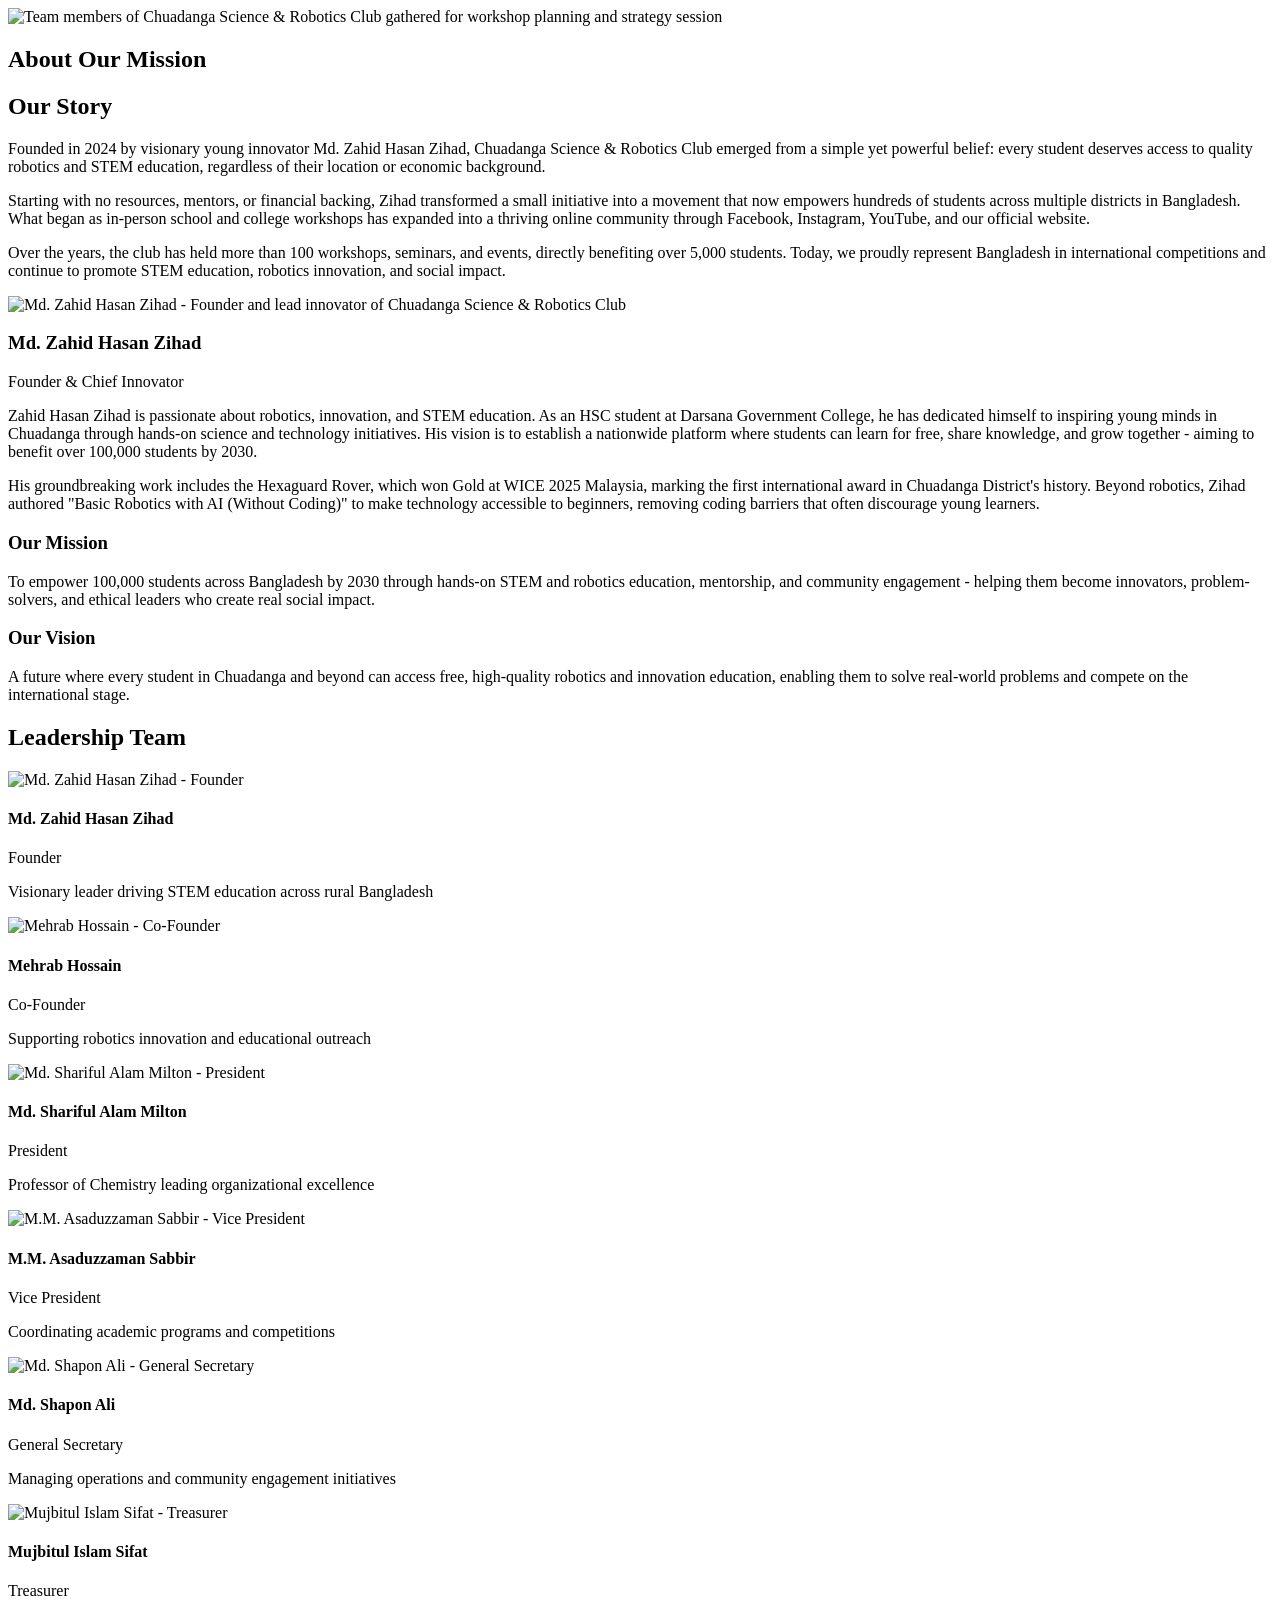
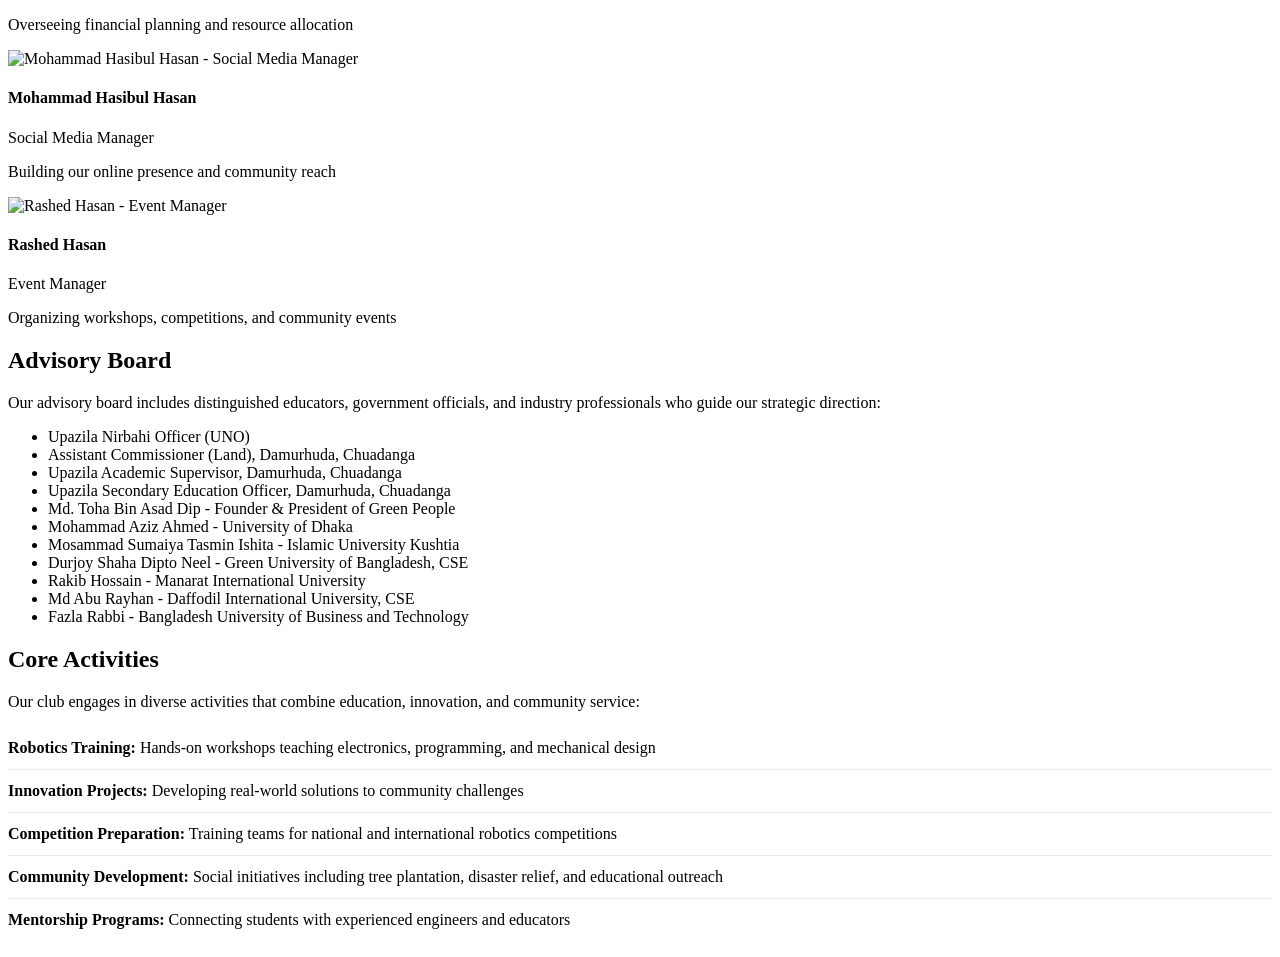
==== about/index.html @ cf57943b "Add files via upload" ====
<!DOCTYPE html>
<html lang="en">
<head>
    <meta charset="UTF-8">
    <meta name="viewport" content="width=device-width, initial-scale=1.0">
    <meta name="description" content="Learn about Chuadanga Science & Robotics Club's mission, vision, team, and the founder's journey">
    <title>About Us - Chuadanga Science & Robotics Club</title>
    <link rel="stylesheet" href="../assets/css/style.css">
    <link rel="preconnect" href="https://fonts.googleapis.com">
    <link rel="preconnect" href="https://fonts.gstatic.com" crossorigin>
    <link href="https://fonts.googleapis.com/css2?family=Orbitron:wght@400;500;700;900&family=Poppins:wght@300;400;500;600;700&display=swap" rel="stylesheet">
</head>
<body>
    <!-- Content sourced from: club overall report - Copy (1).pdf -->
    <div id="navbar-container"></div>

    <section class="page-banner">
        <img src="../assets/images/banner-about.jpg" alt="Team members of Chuadanga Science & Robotics Club gathered for workshop planning and strategy session" loading="eager">
        <div class="banner-overlay">
            <h1>About Our Mission</h1>
        </div>
    </section>

    <section class="container about-content">
        <div class="content-block">
            <h2>Our Story</h2>
            <p>Founded in 2024 by visionary young innovator Md. Zahid Hasan Zihad, Chuadanga Science & Robotics Club emerged from a simple yet powerful belief: every student deserves access to quality robotics and STEM education, regardless of their location or economic background.</p>
            <p>Starting with no resources, mentors, or financial backing, Zihad transformed a small initiative into a movement that now empowers hundreds of students across multiple districts in Bangladesh. What began as in-person school and college workshops has expanded into a thriving online community through Facebook, Instagram, YouTube, and our official website.</p>
            <p>Over the years, the club has held more than 100 workshops, seminars, and events, directly benefiting over 5,000 students. Today, we proudly represent Bangladesh in international competitions and continue to promote STEM education, robotics innovation, and social impact.</p>
        </div>

        <div class="founder-spotlight">
            <div class="founder-image">
                <img src="../assets/images/member1.jpg" alt="Md. Zahid Hasan Zihad - Founder and lead innovator of Chuadanga Science & Robotics Club" loading="lazy">
            </div>
            <div class="founder-bio">
                <h3>Md. Zahid Hasan Zihad</h3>
                <p class="founder-title">Founder & Chief Innovator</p>
                <p>Zahid Hasan Zihad is passionate about robotics, innovation, and STEM education. As an HSC student at Darsana Government College, he has dedicated himself to inspiring young minds in Chuadanga through hands-on science and technology initiatives. His vision is to establish a nationwide platform where students can learn for free, share knowledge, and grow together - aiming to benefit over 100,000 students by 2030.</p>
                <p>His groundbreaking work includes the Hexaguard Rover, which won Gold at WICE 2025 Malaysia, marking the first international award in Chuadanga District's history. Beyond robotics, Zihad authored "Basic Robotics with AI (Without Coding)" to make technology accessible to beginners, removing coding barriers that often discourage young learners.</p>
            </div>
        </div>

        <div class="mission-vision">
            <div class="mission-card">
                <h3>Our Mission</h3>
                <p>To empower 100,000 students across Bangladesh by 2030 through hands-on STEM and robotics education, mentorship, and community engagement - helping them become innovators, problem-solvers, and ethical leaders who create real social impact.</p>
            </div>
            <div class="vision-card">
                <h3>Our Vision</h3>
                <p>A future where every student in Chuadanga and beyond can access free, high-quality robotics and innovation education, enabling them to solve real-world problems and compete on the international stage.</p>
            </div>
        </div>

        <h2 class="team-heading">Leadership Team</h2>
        <div class="team-grid">
            <div class="team-card">
                <img src="../assets/images/member1.jpg" alt="Md. Zahid Hasan Zihad - Founder" loading="lazy">
                <h4>Md. Zahid Hasan Zihad</h4>
                <p class="role">Founder</p>
                <p class="bio">Visionary leader driving STEM education across rural Bangladesh</p>
            </div>
            <div class="team-card">
                <img src="../assets/images/member2.jpg" alt="Mehrab Hossain - Co-Founder" loading="lazy">
                <h4>Mehrab Hossain</h4>
                <p class="role">Co-Founder</p>
                <p class="bio">Supporting robotics innovation and educational outreach</p>
            </div>
            <div class="team-card">
                <img src="../assets/images/member3.jpg" alt="Md. Shariful Alam Milton - President" loading="lazy">
                <h4>Md. Shariful Alam Milton</h4>
                <p class="role">President</p>
                <p class="bio">Professor of Chemistry leading organizational excellence</p>
            </div>
            <div class="team-card">
                <img src="../assets/images/member4.jpg" alt="M.M. Asaduzzaman Sabbir - Vice President" loading="lazy">
                <h4>M.M. Asaduzzaman Sabbir</h4>
                <p class="role">Vice President</p>
                <p class="bio">Coordinating academic programs and competitions</p>
            </div>
            <div class="team-card">
                <img src="../assets/images/member5.jpg" alt="Md. Shapon Ali - General Secretary" loading="lazy">
                <h4>Md. Shapon Ali</h4>
                <p class="role">General Secretary</p>
                <p class="bio">Managing operations and community engagement initiatives</p>
            </div>
            <div class="team-card">
                <img src="../assets/images/member6.jpg" alt="Mujbitul Islam Sifat - Treasurer" loading="lazy">
                <h4>Mujbitul Islam Sifat</h4>
                <p class="role">Treasurer</p>
                <p class="bio">Overseeing financial planning and resource allocation</p>
            </div>
            <div class="team-card">
                <img src="../assets/images/member7.jpg" alt="Mohammad Hasibul Hasan - Social Media Manager" loading="lazy">
                <h4>Mohammad Hasibul Hasan</h4>
                <p class="role">Social Media Manager</p>
                <p class="bio">Building our online presence and community reach</p>
            </div>
            <div class="team-card">
                <img src="../assets/images/member8.jpg" alt="Rashed Hasan - Event Manager" loading="lazy">
                <h4>Rashed Hasan</h4>
                <p class="role">Event Manager</p>
                <p class="bio">Organizing workshops, competitions, and community events</p>
            </div>
        </div>

        <h2 class="advisory-heading">Advisory Board</h2>
        <div class="advisory-list">
            <p>Our advisory board includes distinguished educators, government officials, and industry professionals who guide our strategic direction:</p>
            <ul>
                <li>Upazila Nirbahi Officer (UNO)</li>
                <li>Assistant Commissioner (Land), Damurhuda, Chuadanga</li>
                <li>Upazila Academic Supervisor, Damurhuda, Chuadanga</li>
                <li>Upazila Secondary Education Officer, Damurhuda, Chuadanga</li>
                <li>Md. Toha Bin Asad Dip - Founder & President of Green People</li>
                <li>Mohammad Aziz Ahmed - University of Dhaka</li>
                <li>Mosammad Sumaiya Tasmin Ishita - Islamic University Kushtia</li>
                <li>Durjoy Shaha Dipto Neel - Green University of Bangladesh, CSE</li>
                <li>Rakib Hossain - Manarat International University</li>
                <li>Md Abu Rayhan - Daffodil International University, CSE</li>
                <li>Fazla Rabbi - Bangladesh University of Business and Technology</li>
            </ul>
        </div>

        <div class="content-block">
            <h2>Core Activities</h2>
            <p>Our club engages in diverse activities that combine education, innovation, and community service:</p>
            <ul style="list-style: none; padding-left: 0;">
                <li style="padding: 0.75rem 0; border-bottom: 1px solid #e9ecef;">
                    <strong style="color: var(--emerald);">Robotics Training:</strong> Hands-on workshops teaching electronics, programming, and mechanical design
                </li>
                <li style="padding: 0.75rem 0; border-bottom: 1px solid #e9ecef;">
                    <strong style="color: var(--emerald);">Innovation Projects:</strong> Developing real-world solutions to community challenges
                </li>
                <li style="padding: 0.75rem 0; border-bottom: 1px solid #e9ecef;">
                    <strong style="color: var(--emerald);">Competition Preparation:</strong> Training teams for national and international robotics competitions
                </li>
                <li style="padding: 0.75rem 0; border-bottom: 1px solid #e9ecef;">
                    <strong style="color: var(--emerald);">Community Development:</strong> Social initiatives including tree plantation, disaster relief, and educational outreach
                </li>
                <li style="padding: 0.75rem 0;">
                    <strong style="color: var(--emerald);">Mentorship Programs:</strong> Connecting students with experienced engineers and educators
                </li>
            </ul>
        </div>
    </section>

    <div id="footer-container"></div>
    <script src="../assets/js/script.js"></script>
</body>
</html>
---- assets/css/style.css ----
/* === MEDIA PAGE === */
.media-intro {
    padding: 40px 20px 20px;
}

.news-carousel {
    padding: 60px 20px;
    background: var(--white);
}

.carousel-wrapper {
    position: relative;
    max-width: 1000px;
    margin: 0 auto;
    overflow: hidden;
    border-radius: 20px;
    box-shadow: 0 10px 50px rgba(0, 0, 0, 0.1);
}

.news-slides {
    display: flex;
    transition: transform 0.5s ease;
}

.news-slide {
    min-width: 100%;
    padding: 3rem;
    background: var(--gradient-glow);
}

.news-slide h3 {
    color: var(--emerald);
    margin-bottom: 1rem;
}

.news-slide .news-source {
    color: var(--neon-teal);
    font-weight: 600;
    margin-bottom: 1rem;
}

.carousel-controls {
    display: flex;
    justify-content: center;
    gap: 1rem;
    margin-top: 2rem;
}

.carousel-btn {
    width: 50px;
    height: 50px;
    border-radius: 50%;
    background: var(--gradient-primary);
    color: var(--white);
    border: none;
    cursor: pointer;
    font-size: 1.5rem;
    transition: all 0.3s ease;
}

.carousel-btn:hover {
    transform: scale(1.1);
    box-shadow: 0 5px 20px rgba(0, 179, 126, 0.4);
}

.video-section {
    padding: 60px 20px;
    background: var(--light-gray);
}

.video-grid {
    display: grid;
    grid-template-columns: repeat(auto-fit, minmax(400px, 1fr));
    gap: 3rem;
    margin-top: 3rem;
}

.video-card {
    background: var(--white);
    border-radius: 15px;
    overflow: hidden;
    box-shadow: 0 10px 30px rgba(0, 0, 0, 0.1);
}

.video-embed {
    position: relative;
    padding-bottom: 56.25%;
    height: 0;
    overflow: hidden;
}

.video-embed iframe {
    position: absolute;
    top: 0;
    left: 0;
    width: 100%;
    height: 100%;
    border: none;
}

.video-info {
    padding: 1.5rem;
}

.video-info h4 {
    color: var(--emerald);
    margin-bottom: 0.5rem;
}

/* === JOIN PAGE === */
.join-container {
    display: grid;
    grid-template-columns: 1fr 1fr;
    gap: 4rem;
    padding: 60px 20px;
}

.form-section,
.members-section {
    background: var(--white);
    padding: 3rem;
    border-radius: 20px;
    box-shadow: 0 10px 40px rgba(0, 0, 0, 0.1);
}

.form-section h2,
.members-section h2 {
    color: var(--emerald);
    margin-bottom: 2rem;
}

.form-group {
    margin-bottom: 1.5rem;
}

.form-group label {
    display: block;
    margin-bottom: 0.5rem;
    font-weight: 600;
    color: var(--dark-gray);
}

.form-group input,
.form-group select,
.form-group textarea {
    width: 100%;
    padding: 12px 16px;
    border: 2px solid var(--medium-gray);
    border-radius: 10px;
    font-family: var(--font-body);
    font-size: 1rem;
    transition: all 0.3s ease;
}

.form-group input:focus,
.form-group select:focus,
.form-group textarea:focus {
    outline: none;
    border-color: var(--emerald);
    box-shadow: 0 0 0 3px rgba(0, 179, 126, 0.1);
}

.form-group textarea {
    resize: vertical;
    min-height: 100px;
}

.submit-btn {
    width: 100%;
    padding: 15px;
    background: var(--gradient-primary);
    color: var(--white);
    border: none;
    border-radius: 50px;
    font-size: 1.125rem;
    font-weight: 600;
    cursor: pointer;
    transition: all 0.3s ease;
}

.submit-btn:hover {
    transform: translateY(-2px);
    box-shadow: 0 8px 25px rgba(0, 179, 126, 0.4);
}

.success-message {
    display: none;
    padding: 1.5rem;
    background: #d4edda;
    border: 1px solid #c3e6cb;
    border-radius: 10px;
    color: #155724;
    margin-top: 1rem;
}

.success-message.active {
    display: block;
}

.filter-buttons {
    display: flex;
    gap: 1rem;
    margin-bottom: 2rem;
    flex-wrap: wrap;
}

.filter-btn {
    padding: 8px 20px;
    background: var(--light-gray);
    border: 2px solid var(--medium-gray);
    border-radius: 25px;
    cursor: pointer;
    font-weight: 500;
    transition: all 0.3s ease;
}

.filter-btn:hover,
.filter-btn.active {
    background: var(--emerald);
    color: var(--white);
    border-color: var(--emerald);
}

.members-grid {
    display: grid;
    grid-template-columns: repeat(auto-fill, minmax(200px, 1fr));
    gap: 2rem;
}

.member-item {
    text-align: center;
    transition: all 0.3s ease;
}

.member-item.hidden {
    display: none;
}

.member-item img {
    width: 100%;
    height: 200px;
    object-fit: cover;
    border-radius: 15px;
    margin-bottom: 1rem;
    box-shadow: 0 5px 20px rgba(0, 0, 0, 0.1);
}

.member-item h4 {
    color: var(--dark-gray);
    font-size: 1rem;
    margin-bottom: 0.25rem;
}

.member-role {
    color: var(--emerald);
    font-weight: 600;
    font-size: 0.875rem;
    margin-bottom: 0.5rem;
}

.member-bio {
    font-size: 0.875rem;
    color: #666;
}

/* === 404 PAGE === */
.error-page {
    min-height: 80vh;
    display: flex;
    align-items: center;
    justify-content: center;
    padding: 60px 20px;
    background: linear-gradient(135deg, rgba(0, 179, 126, 0.05) 0%, rgba(0, 234, 255, 0.05) 100%);
}

.error-content {
    text-align: center;
    max-width: 600px;
}

.error-title {
    font-size: 8rem;
    background: var(--gradient-primary);
    -webkit-background-clip: text;
    -webkit-text-fill-color: transparent;
    background-clip: text;
    margin-bottom: 1rem;
}

.error-subtitle {
    font-size: 2rem;
    color: var(--dark-gray);
    margin-bottom: 1rem;
}

.error-text {
    font-size: 1.125rem;
    color: #666;
    margin-bottom: 2rem;
}

.error-actions {
    display: flex;
    gap: 1.5rem;
    justify-content: center;
    flex-wrap: wrap;
}

.robot-illustration {
    width: 200px;
    height: auto;
    margin: 2rem auto;
    animation: float 3s ease-in-out infinite;
}

@keyframes float {
    0%, 100% {
        transform: translateY(0);
    }
    50% {
        transform: translateY(-20px);
    }
}

/* === RESPONSIVE DESIGN === */

/* Tablets (601px - 1024px) */
@media screen and (max-width: 1024px) {
    h1 { font-size: 2.5rem; }
    h2 { font-size: 2rem; }
    
    .hero-title {
        font-size: 2.5rem;
    }
    
    .founder-spotlight {
        grid-template-columns: 1fr;
    }
    
    .project-card-large {
        grid-template-columns: 1fr;
    }
    
    .timeline:before {
        left: 30px;
    }
    
    .timeline-item {
        grid-template-columns: 1fr;
        padding-left: 60px;
    }
    
    .timeline-item:nth-child(even) .timeline-content,
    .timeline-item:nth-child(odd) .timeline-content {
        grid-column: 1;
        text-align: left;
    }
    
    .timeline-marker {
        left: 30px;
    }
    
    .join-container {
        grid-template-columns: 1fr;
    }
    
    .footer-top {
        grid-template-columns: 1fr;
    }
}

/* Mobile (up to 600px) */
@media screen and (max-width: 600px) {
    :root {
        --section-padding: 40px 15px;
    }
    
    h1 { font-size: 2rem; }
    h2 { font-size: 1.75rem; }
    h3 { font-size: 1.5rem; }
    
    .nav-menu {
        position: fixed;
        left: -100%;
        top: 80px;
        flex-direction: column;
        background: rgba(255, 255, 255, 0.98);
        width: 100%;
        text-align: center;
        transition: 0.3s;
        box-shadow: 0 10px 27px rgba(0, 0, 0, 0.05);
        padding: 2rem 0;
    }
    
    .nav-menu.active {
        left: 0;
    }
    
    .nav-toggle {
        display: flex;
    }
    
    .nav-toggle.active .hamburger:nth-child(1) {
        transform: rotate(-45deg) translate(-5px, 6px);
    }
    
    .nav-toggle.active .hamburger:nth-child(2) {
        opacity: 0;
    }
    
    .nav-toggle.active .hamburger:nth-child(3) {
        transform: rotate(45deg) translate(-5px, -6px);
    }
    
    .hero-banner {
        height: 50vh;
        min-height: 400px;
    }
    
    .hero-title {
        font-size: 1.75rem;
    }
    
    .stat-number {
        font-size: 3rem;
    }
    
    .features-grid {
        grid-template-columns: 1fr;
    }
    
    .carousel-track {
        gap: 1rem;
    }
    
    .carousel-slide {
        width: 250px;
    }
    
    .stats-grid {
        grid-template-columns: 1fr;
        gap: 2rem;
    }
    
    .mission-vision {
        grid-template-columns: 1fr;
    }
    
    .team-grid {
        grid-template-columns: 1fr;
    }
    
    .footer-links {
        grid-template-columns: 1fr;
    }
    
    .press-grid {
        grid-template-columns: 1fr;
    }
    
    .video-grid {
        grid-template-columns: 1fr;
    }
    
    .members-grid {
        grid-template-columns: repeat(auto-fill, minmax(150px, 1fr));
        gap: 1.5rem;
    }
    
    .error-title {
        font-size: 5rem;
    }
    
    .error-subtitle {
        font-size: 1.5rem;
    }
    
    .error-actions {
        flex-direction: column;
    }
    
    .banner-overlay h1 {
        font-size: 2rem;
    }
    
    .modal-content {
        padding: 2rem;
        width: 95%;
    }
}

/* === ACCESSIBILITY === */
*:focus {
    outline: 3px solid var(--emerald);
    outline-offset: 2px;
}

.sr-only {
    position: absolute;
    width: 1px;
    height: 1px;
    padding: 0;
    margin: -1px;
    overflow: hidden;
    clip: rect(0, 0, 0, 0);
    white-space: nowrap;
    border-width: 0;
}

/* === PRINT STYLES === */
@media print {
    .navbar,
    .footer,
    .btn-primary,
    .btn-secondary {
        display: none;
    }
    
    body {
        font-size: 12pt;
        line-height: 1.5;
        color: #000;
    }
    
    a {
        text-decoration: underline;
        color: #000;
    }
    
    a[href]:after {
        content: " (" attr(href) ")";
    }
}
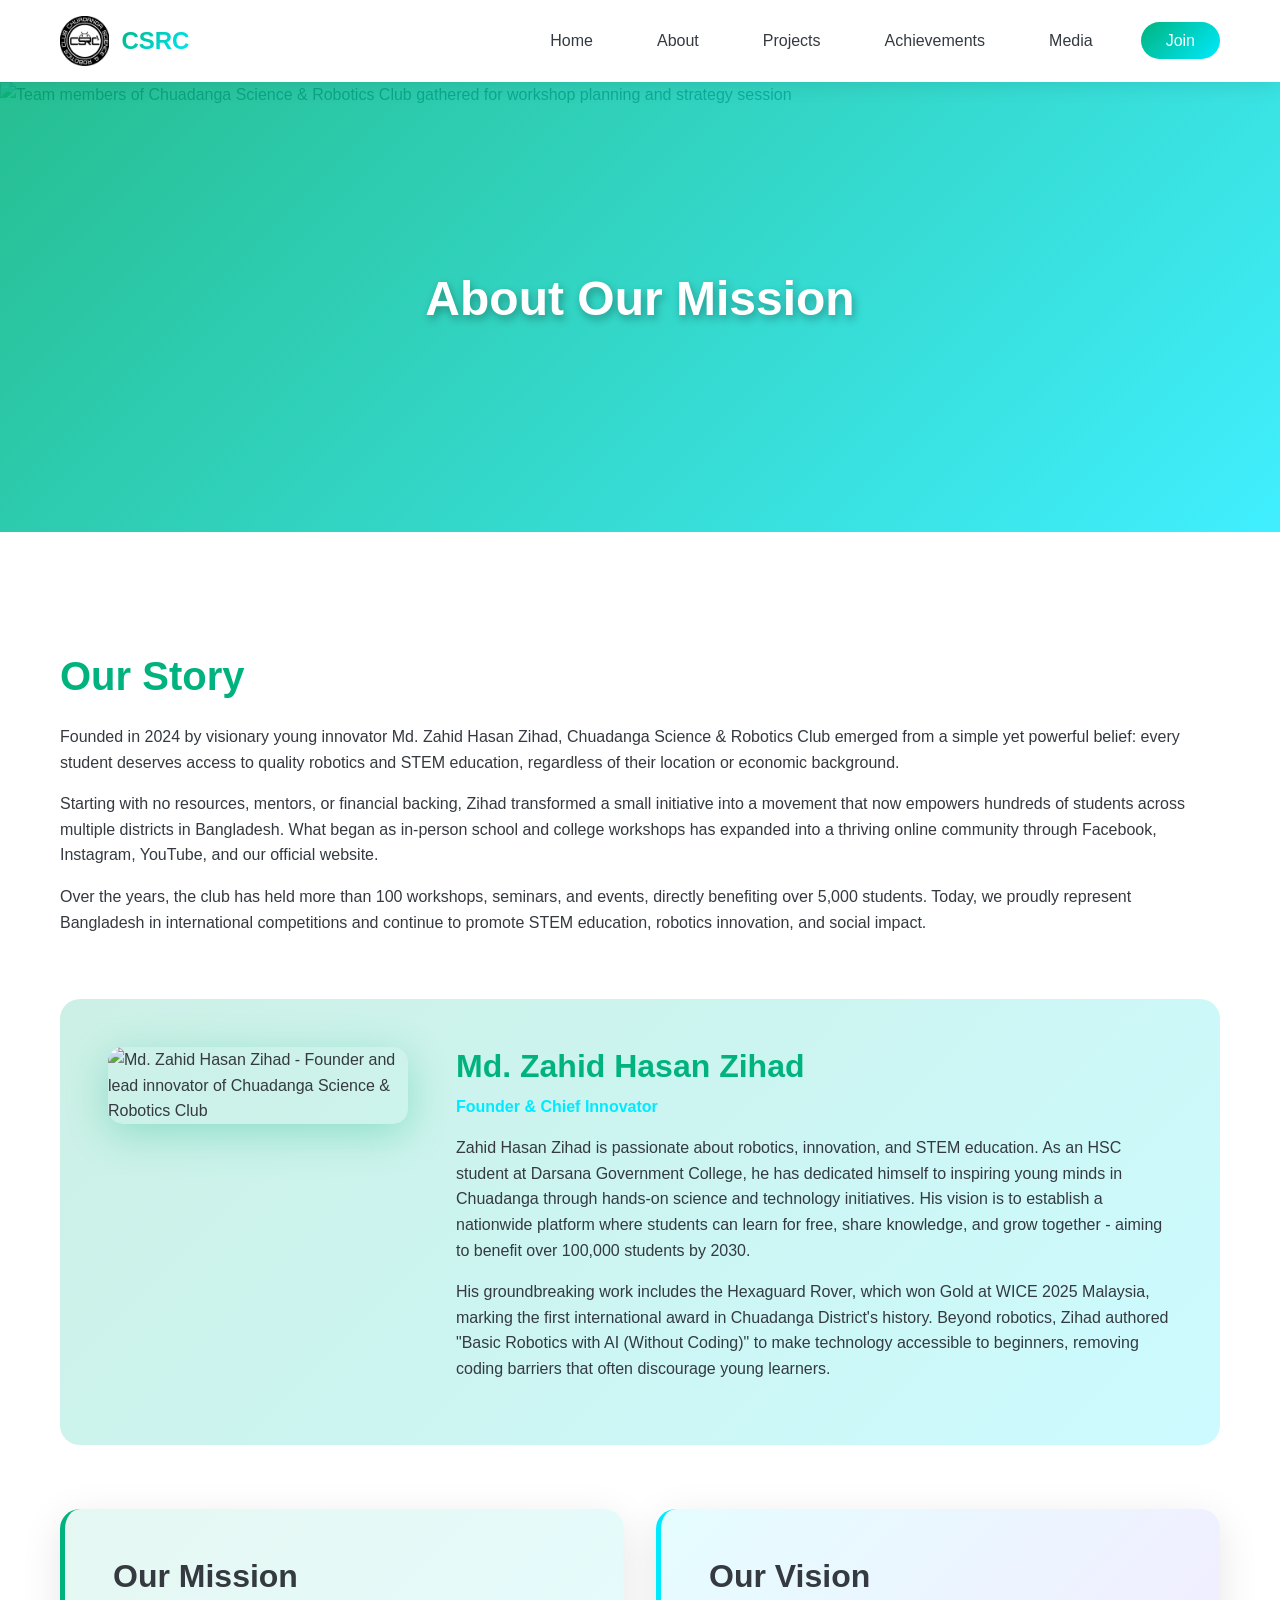
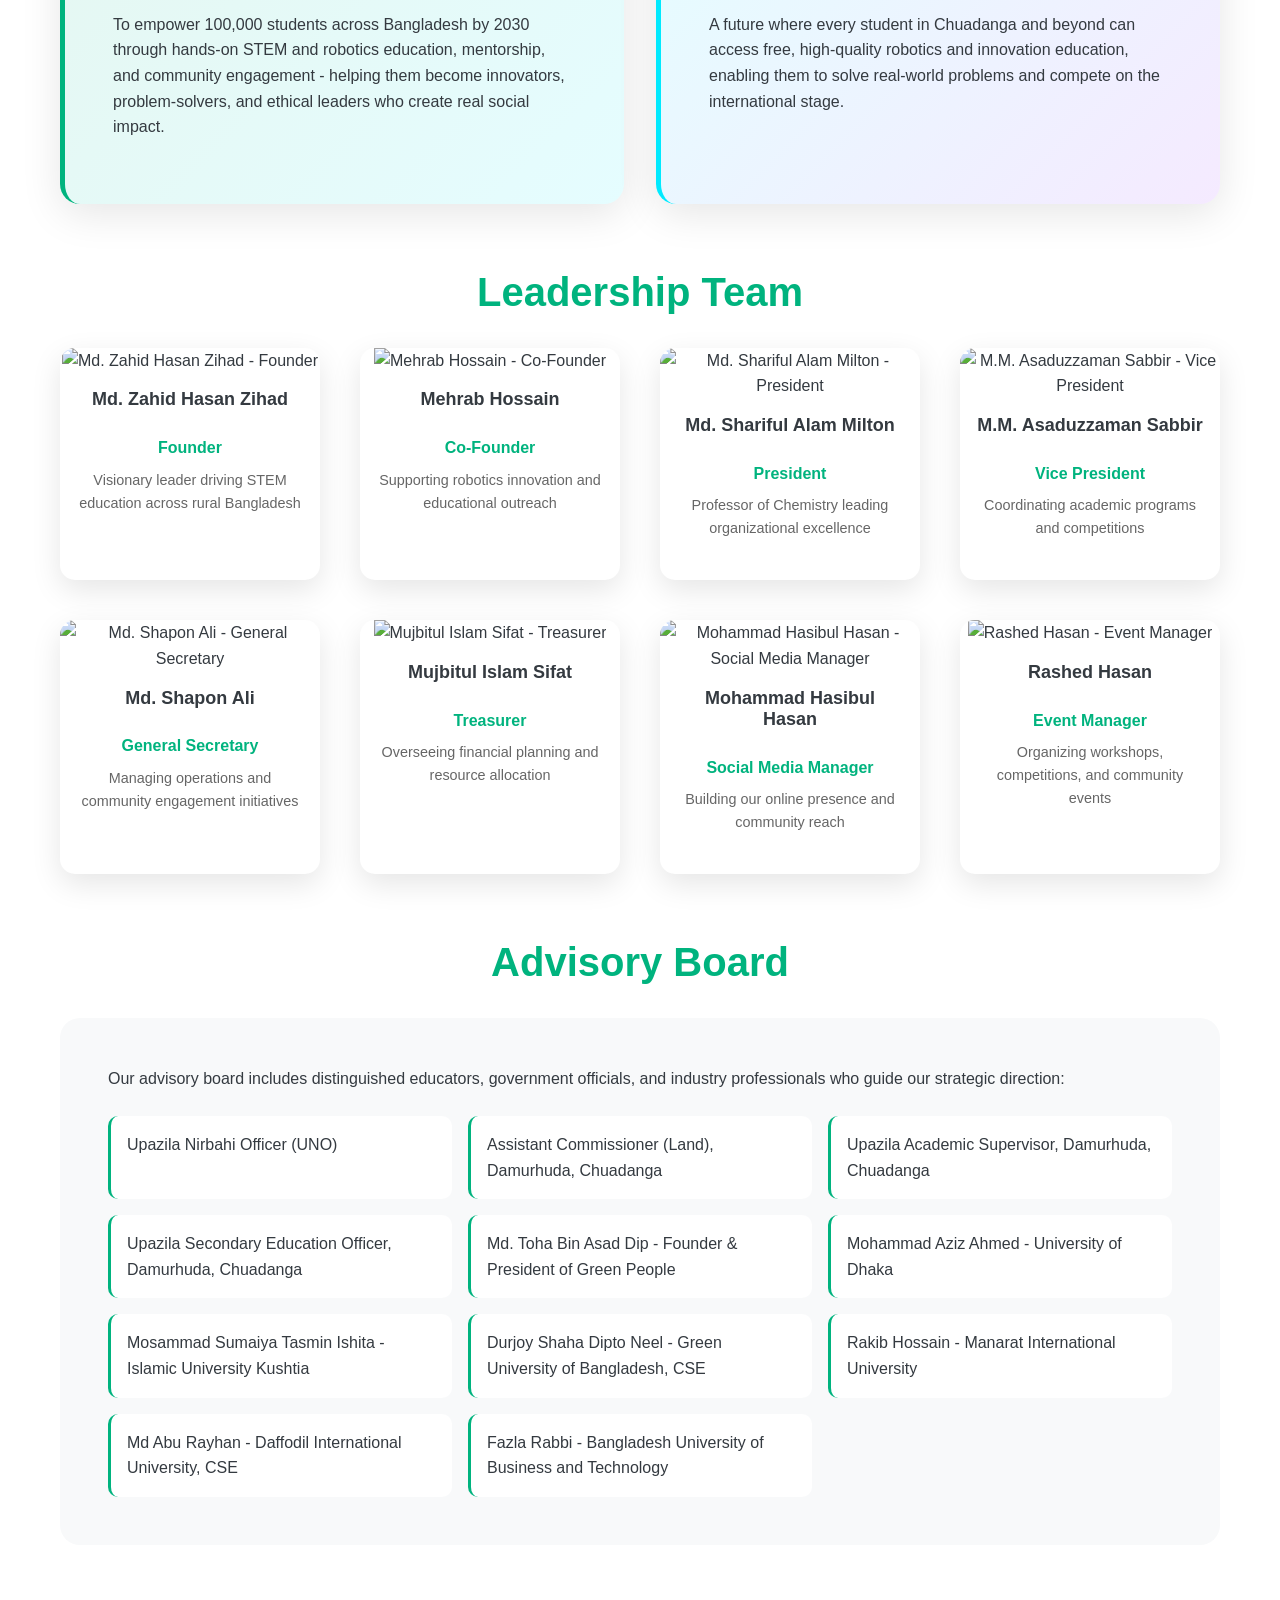
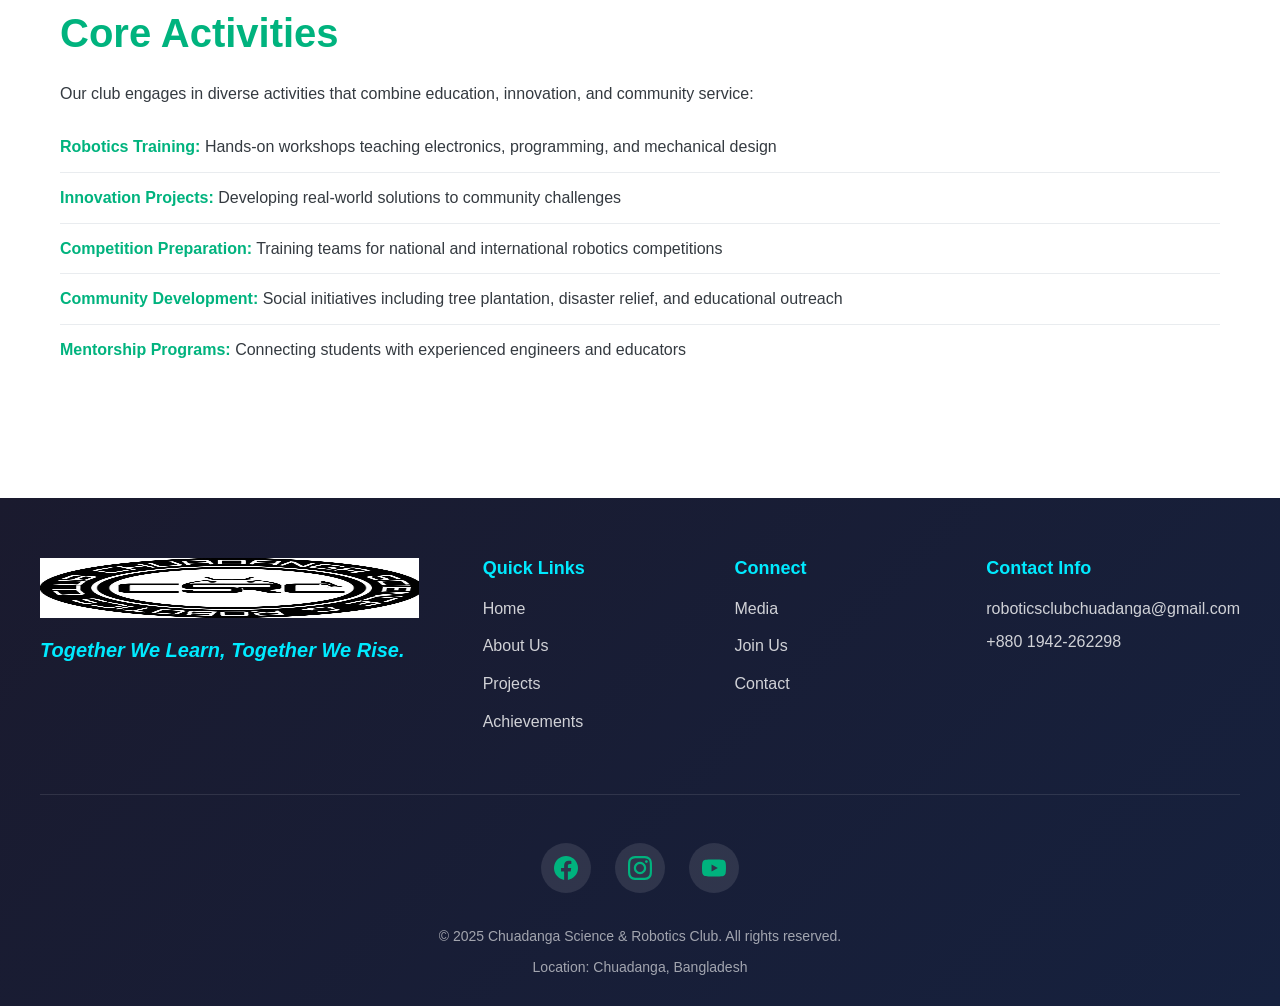
==== commit cc371336: "Update index.html" ====
--- a/about/index.html
+++ b/about/index.html
@@ -15,7 +15,7 @@
     <div id="navbar-container"></div>
 
     <section class="page-banner">
-        <img src="../assets/images/banner-about.jpg" alt="Team members of Chuadanga Science & Robotics Club gathered for workshop planning and strategy session" loading="eager">
+        <img src="../assets/images/banner-projects.jpg" alt="Team members of Chuadanga Science & Robotics Club gathered for workshop planning and strategy session" loading="eager">
         <div class="banner-overlay">
             <h1>About Our Mission</h1>
         </div>
@@ -148,4 +148,4 @@
     <div id="footer-container"></div>
     <script src="../assets/js/script.js"></script>
 </body>
-</html>+</html>
--- a/assets/css/style.css
+++ b/assets/css/style.css
@@ -1,3 +1,1041 @@
+/* ===================================
+   Chuadanga Science & Robotics Club
+   Main Stylesheet - PART 1 of 3
+   Base Styles, Layout, Navbar, Hero
+   =================================== */
+
+/* === CSS RESET & BASE === */
+* {
+    margin: 0;
+    padding: 0;
+    box-sizing: border-box;
+}
+
+:root {
+    /* Color Palette */
+    --emerald: #00b37e;
+    --neon-teal: #00eaff;
+    --purple: #9b30ff;
+    --white: #ffffff;
+    --light-gray: #f8f9fa;
+    --medium-gray: #e9ecef;
+    --dark-gray: #343a40;
+    --black: #000000;
+    
+    /* Gradients */
+    --gradient-primary: linear-gradient(135deg, var(--emerald) 0%, var(--neon-teal) 100%);
+    --gradient-secondary: linear-gradient(135deg, var(--neon-teal) 0%, var(--purple) 100%);
+    --gradient-glow: linear-gradient(135deg, rgba(0, 179, 126, 0.2) 0%, rgba(0, 234, 255, 0.2) 100%);
+    
+    /* Typography */
+    --font-heading: 'Orbitron', sans-serif;
+    --font-body: 'Poppins', sans-serif;
+    
+    /* Spacing */
+    --container-width: 1200px;
+    --section-padding: 80px 20px;
+}
+
+html {
+    scroll-behavior: smooth;
+}
+
+body {
+    font-family: var(--font-body);
+    font-size: 16px;
+    line-height: 1.6;
+    color: var(--dark-gray);
+    background-color: var(--white);
+    overflow-x: hidden;
+}
+
+/* === TYPOGRAPHY === */
+h1, h2, h3, h4, h5, h6 {
+    font-family: var(--font-heading);
+    font-weight: 700;
+    line-height: 1.2;
+    margin-bottom: 1rem;
+    color: var(--dark-gray);
+}
+
+h1 { font-size: 3rem; }
+h2 { font-size: 2.5rem; }
+h3 { font-size: 2rem; }
+h4 { font-size: 1.5rem; }
+h5 { font-size: 1.25rem; }
+h6 { font-size: 1rem; }
+
+p {
+    margin-bottom: 1rem;
+}
+
+a {
+    text-decoration: none;
+    color: var(--emerald);
+    transition: all 0.3s ease;
+}
+
+a:hover {
+    color: var(--neon-teal);
+}
+
+/* === UTILITY CLASSES === */
+.container {
+    max-width: var(--container-width);
+    margin: 0 auto;
+    padding: 0 20px;
+}
+
+.section-title {
+    text-align: center;
+    font-size: 2.5rem;
+    margin-bottom: 3rem;
+    background: var(--gradient-primary);
+    -webkit-background-clip: text;
+    -webkit-text-fill-color: transparent;
+    background-clip: text;
+}
+
+.intro-text {
+    font-size: 1.125rem;
+    line-height: 1.8;
+    color: #555;
+    text-align: center;
+    max-width: 900px;
+    margin: 0 auto;
+}
+
+/* === BUTTONS === */
+.btn-primary,
+.btn-secondary {
+    display: inline-block;
+    padding: 12px 30px;
+    border-radius: 50px;
+    font-weight: 600;
+    font-size: 1rem;
+    text-align: center;
+    cursor: pointer;
+    transition: all 0.3s ease;
+    border: none;
+    outline: none;
+}
+
+.btn-primary {
+    background: var(--gradient-primary);
+    color: var(--white);
+    box-shadow: 0 4px 15px rgba(0, 179, 126, 0.3);
+}
+
+.btn-primary:hover {
+    transform: translateY(-2px);
+    box-shadow: 0 8px 25px rgba(0, 179, 126, 0.5);
+    filter: brightness(1.1);
+}
+
+.btn-secondary {
+    background: var(--white);
+    color: var(--emerald);
+    border: 2px solid var(--emerald);
+}
+
+.btn-secondary:hover {
+    background: var(--emerald);
+    color: var(--white);
+    transform: translateY(-2px);
+    box-shadow: 0 8px 20px rgba(0, 179, 126, 0.3);
+}
+
+/* === NAVBAR === */
+.navbar {
+    position: sticky;
+    top: 0;
+    width: 100%;
+    background: rgba(255, 255, 255, 0.95);
+    backdrop-filter: blur(10px);
+    box-shadow: 0 2px 20px rgba(0, 0, 0, 0.1);
+    z-index: 1000;
+    transition: all 0.3s ease;
+}
+
+.nav-container {
+    max-width: var(--container-width);
+    margin: 0 auto;
+    padding: 1rem 20px;
+    display: flex;
+    justify-content: space-between;
+    align-items: center;
+}
+
+.nav-logo {
+    display: flex;
+    align-items: center;
+    gap: 12px;
+}
+
+.nav-logo img {
+    height: 50px;
+    width: auto;
+}
+
+.logo-text {
+    font-family: var(--font-heading);
+    font-size: 1.5rem;
+    font-weight: 900;
+    background: var(--gradient-primary);
+    -webkit-background-clip: text;
+    -webkit-text-fill-color: transparent;
+    background-clip: text;
+}
+
+.nav-menu {
+    display: flex;
+    list-style: none;
+    gap: 2rem;
+    align-items: center;
+}
+
+.nav-link {
+    font-weight: 500;
+    color: var(--dark-gray);
+    padding: 8px 16px;
+    border-radius: 25px;
+    transition: all 0.3s ease;
+}
+
+.nav-link:hover {
+    color: var(--emerald);
+    background: var(--gradient-glow);
+}
+
+.nav-link.btn-join {
+    background: var(--gradient-primary);
+    color: var(--white);
+    padding: 10px 25px;
+}
+
+.nav-link.btn-join:hover {
+    transform: translateY(-2px);
+    box-shadow: 0 6px 20px rgba(0, 179, 126, 0.4);
+}
+
+.nav-toggle {
+    display: none;
+    flex-direction: column;
+    background: none;
+    border: none;
+    cursor: pointer;
+    padding: 5px;
+}
+
+.hamburger {
+    width: 25px;
+    height: 3px;
+    background: var(--emerald);
+    margin: 3px 0;
+    transition: 0.3s;
+    border-radius: 3px;
+}
+
+/* === HERO BANNER === */
+.hero-banner {
+    position: relative;
+    width: 100%;
+    height: 70vh;
+    min-height: 500px;
+    overflow: hidden;
+}
+
+.hero-banner img {
+    width: 100%;
+    height: 100%;
+    object-fit: cover;
+    object-position: center;
+}
+
+.hero-overlay {
+    position: absolute;
+    top: 0;
+    left: 0;
+    width: 100%;
+    height: 100%;
+    background: linear-gradient(135deg, rgba(0, 179, 126, 0.8) 0%, rgba(0, 234, 255, 0.6) 100%);
+    display: flex;
+    align-items: center;
+    justify-content: center;
+    padding: 20px;
+}
+
+.hero-title {
+    font-size: 3.5rem;
+    color: var(--white);
+    text-align: center;
+    max-width: 1000px;
+    text-shadow: 2px 4px 8px rgba(0, 0, 0, 0.3);
+    animation: fadeInUp 1s ease-out;
+}
+
+@keyframes fadeInUp {
+    from {
+        opacity: 0;
+        transform: translateY(30px);
+    }
+    to {
+        opacity: 1;
+        transform: translateY(0);
+    }
+}
+
+/* === INTRO SECTION === */
+.intro-section {
+    padding: 80px 20px;
+}
+
+.section-content {
+    max-width: 900px;
+    margin: 0 auto;
+}
+
+/* === STATS SECTION === */
+.stats-section {
+    padding: 80px 20px;
+    background: var(--gradient-primary);
+    color: var(--white);
+}
+
+.stats-grid {
+    display: grid;
+    grid-template-columns: repeat(auto-fit, minmax(250px, 1fr));
+    gap: 3rem;
+    max-width: 1000px;
+    margin: 0 auto;
+}
+
+.stat-card {
+    text-align: center;
+    padding: 2rem;
+    background: rgba(255, 255, 255, 0.1);
+    border-radius: 20px;
+    backdrop-filter: blur(10px);
+    transition: all 0.3s ease;
+}
+
+.stat-card:hover {
+    transform: translateY(-10px);
+    background: rgba(255, 255, 255, 0.2);
+}
+
+.stat-number {
+    font-family: var(--font-heading);
+    font-size: 4rem;
+    font-weight: 900;
+    margin-bottom: 0.5rem;
+}
+
+.stat-label {
+    font-size: 1.25rem;
+    font-weight: 500;
+    opacity: 0.95;
+}
+
+/* === FEATURES SECTION === */
+.features-section {
+    padding: 80px 20px;
+}
+
+.features-grid {
+    display: grid;
+    grid-template-columns: repeat(auto-fit, minmax(320px, 1fr));
+    gap: 2.5rem;
+    margin-top: 3rem;
+}
+
+.feature-card {
+    background: var(--white);
+    border-radius: 20px;
+    overflow: hidden;
+    box-shadow: 0 10px 40px rgba(0, 0, 0, 0.1);
+    transition: all 0.3s ease;
+}
+
+.feature-card:hover {
+    transform: translateY(-10px);
+    box-shadow: 0 15px 50px rgba(0, 179, 126, 0.3);
+}
+
+.feature-image {
+    width: 100%;
+    height: 250px;
+    overflow: hidden;
+}
+
+.feature-image img {
+    width: 100%;
+    height: 100%;
+    object-fit: cover;
+    transition: transform 0.5s ease;
+}
+
+.feature-card:hover .feature-image img {
+    transform: scale(1.1);
+}
+
+.feature-content {
+    padding: 2rem;
+}
+
+.feature-content h3 {
+    color: var(--emerald);
+    margin-bottom: 1rem;
+}
+
+.feature-content p {
+    color: #666;
+    margin-bottom: 1.5rem;
+}
+
+/* === CAROUSEL SECTION === */
+.carousel-section {
+    padding: 80px 20px;
+    background: var(--light-gray);
+}
+
+.carousel-container {
+    overflow: hidden;
+    margin-top: 2rem;
+}
+
+.carousel-track {
+    display: flex;
+    gap: 2rem;
+    animation: scroll 20s linear infinite;
+}
+
+.carousel-slide {
+    flex-shrink: 0;
+    width: 300px;
+    text-align: center;
+}
+
+.carousel-slide img {
+    width: 100%;
+    height: 300px;
+    object-fit: cover;
+    border-radius: 15px;
+    box-shadow: 0 10px 30px rgba(0, 0, 0, 0.15);
+}
+
+.carousel-caption {
+    margin-top: 1rem;
+    font-weight: 600;
+    color: var(--dark-gray);
+}
+
+@keyframes scroll {
+    0% {
+        transform: translateX(0);
+    }
+    100% {
+        transform: translateX(calc(-320px * 5));
+    }
+}
+
+.carousel-track:hover {
+    animation-play-state: paused;
+}
+
+/* END OF PART 1 - Continue with Part 2 */
+
+
+/* ===================================
+   Chuadanga Science & Robotics Club
+   Main Stylesheet - PART 2 of 3
+   Footer, Page Styles, About, Projects
+   =================================== */
+
+/* === FOOTER === */
+.footer {
+    background: linear-gradient(135deg, #1a1a2e 0%, #16213e 100%);
+    color: var(--white);
+    padding: 60px 20px 20px;
+}
+
+.footer-container {
+    max-width: var(--container-width);
+    margin: 0 auto;
+}
+
+.footer-top {
+    display: grid;
+    grid-template-columns: 1fr 2fr;
+    gap: 4rem;
+    margin-bottom: 3rem;
+    padding-bottom: 3rem;
+    border-bottom: 1px solid rgba(255, 255, 255, 0.1);
+}
+
+.footer-brand {
+    display: flex;
+    flex-direction: column;
+    gap: 1rem;
+}
+
+.footer-logo {
+    height: 60px;
+    width: auto;
+}
+
+.footer-tagline {
+    font-size: 1.25rem;
+    font-weight: 600;
+    font-style: italic;
+    color: var(--neon-teal);
+}
+
+.footer-links {
+    display: grid;
+    grid-template-columns: repeat(3, 1fr);
+    gap: 2rem;
+}
+
+.footer-column h4 {
+    color: var(--neon-teal);
+    margin-bottom: 1rem;
+    font-size: 1.125rem;
+}
+
+.footer-column ul {
+    list-style: none;
+}
+
+.footer-column ul li {
+    margin-bottom: 0.75rem;
+}
+
+.footer-column a {
+    color: rgba(255, 255, 255, 0.8);
+    transition: all 0.3s ease;
+}
+
+.footer-column a:hover {
+    color: var(--neon-teal);
+    padding-left: 5px;
+}
+
+.footer-column p {
+    color: rgba(255, 255, 255, 0.8);
+    margin-bottom: 0.5rem;
+}
+
+.footer-social {
+    display: flex;
+    gap: 1.5rem;
+    justify-content: center;
+    margin-bottom: 2rem;
+}
+
+.footer-social a {
+    width: 50px;
+    height: 50px;
+    display: flex;
+    align-items: center;
+    justify-content: center;
+    background: rgba(255, 255, 255, 0.1);
+    border-radius: 50%;
+    transition: all 0.3s ease;
+}
+
+.footer-social a:hover {
+    background: var(--gradient-primary);
+    transform: translateY(-5px);
+}
+
+.footer-bottom {
+    text-align: center;
+    color: rgba(255, 255, 255, 0.6);
+    font-size: 0.875rem;
+}
+
+.footer-bottom p {
+    margin-bottom: 0.5rem;
+}
+
+/* === PAGE BANNER === */
+.page-banner {
+    position: relative;
+    width: 100%;
+    height: 50vh;
+    min-height: 400px;
+    overflow: hidden;
+    margin-bottom: 60px;
+}
+
+.page-banner img {
+    width: 100%;
+    height: 100%;
+    object-fit: cover;
+}
+
+.banner-overlay {
+    position: absolute;
+    top: 0;
+    left: 0;
+    width: 100%;
+    height: 100%;
+    background: linear-gradient(135deg, rgba(0, 179, 126, 0.85) 0%, rgba(0, 234, 255, 0.75) 100%);
+    display: flex;
+    align-items: center;
+    justify-content: center;
+}
+
+.banner-overlay h1 {
+    color: var(--white);
+    font-size: 3rem;
+    text-shadow: 2px 4px 8px rgba(0, 0, 0, 0.3);
+}
+
+/* === ABOUT PAGE === */
+.about-content {
+    padding: 60px 20px;
+}
+
+.content-block {
+    margin-bottom: 4rem;
+}
+
+.content-block h2 {
+    margin-bottom: 1.5rem;
+    color: var(--emerald);
+}
+
+.founder-spotlight {
+    display: grid;
+    grid-template-columns: 300px 1fr;
+    gap: 3rem;
+    margin: 4rem 0;
+    padding: 3rem;
+    background: var(--gradient-glow);
+    border-radius: 20px;
+}
+
+.founder-image img {
+    width: 100%;
+    height: 400px;
+    object-fit: cover;
+    border-radius: 15px;
+    box-shadow: 0 10px 40px rgba(0, 179, 126, 0.3);
+}
+
+.founder-bio h3 {
+    color: var(--emerald);
+    margin-bottom: 0.5rem;
+}
+
+.founder-title {
+    color: var(--neon-teal);
+    font-weight: 600;
+    margin-bottom: 1rem;
+}
+
+.mission-vision {
+    display: grid;
+    grid-template-columns: repeat(auto-fit, minmax(400px, 1fr));
+    gap: 2rem;
+    margin: 4rem 0;
+}
+
+.mission-card,
+.vision-card {
+    padding: 3rem;
+    border-radius: 20px;
+    box-shadow: 0 10px 40px rgba(0, 0, 0, 0.1);
+}
+
+.mission-card {
+    background: linear-gradient(135deg, rgba(0, 179, 126, 0.1) 0%, rgba(0, 234, 255, 0.1) 100%);
+    border-left: 5px solid var(--emerald);
+}
+
+.vision-card {
+    background: linear-gradient(135deg, rgba(0, 234, 255, 0.1) 0%, rgba(155, 48, 255, 0.1) 100%);
+    border-left: 5px solid var(--neon-teal);
+}
+
+.team-heading,
+.advisory-heading {
+    text-align: center;
+    margin: 4rem 0 2rem;
+    color: var(--emerald);
+}
+
+.team-grid {
+    display: grid;
+    grid-template-columns: repeat(auto-fill, minmax(250px, 1fr));
+    gap: 2.5rem;
+    margin-bottom: 4rem;
+}
+
+.team-card {
+    background: var(--white);
+    border-radius: 15px;
+    overflow: hidden;
+    box-shadow: 0 10px 30px rgba(0, 0, 0, 0.1);
+    transition: all 0.3s ease;
+    text-align: center;
+}
+
+.team-card:hover {
+    transform: translateY(-10px);
+    box-shadow: 0 15px 40px rgba(0, 179, 126, 0.3);
+}
+
+.team-card img {
+    width: 100%;
+    height: 280px;
+    object-fit: cover;
+}
+
+.team-card h4 {
+    padding: 1rem 1rem 0.5rem;
+    color: var(--dark-gray);
+    font-size: 1.125rem;
+}
+
+.team-card .role {
+    color: var(--emerald);
+    font-weight: 600;
+    margin-bottom: 0.5rem;
+    padding: 0 1rem;
+}
+
+.team-card .bio {
+    padding: 0 1rem 1.5rem;
+    color: #666;
+    font-size: 0.9rem;
+}
+
+.advisory-list {
+    background: var(--light-gray);
+    padding: 3rem;
+    border-radius: 20px;
+    margin-bottom: 4rem;
+}
+
+.advisory-list ul {
+    list-style: none;
+    display: grid;
+    grid-template-columns: repeat(auto-fit, minmax(300px, 1fr));
+    gap: 1rem;
+    margin-top: 1.5rem;
+}
+
+.advisory-list li {
+    padding: 1rem;
+    background: var(--white);
+    border-radius: 10px;
+    border-left: 3px solid var(--emerald);
+}
+
+/* === PROJECTS PAGE === */
+.projects-intro {
+    padding: 40px 20px 20px;
+}
+
+.projects-list {
+    padding: 60px 20px;
+}
+
+.project-card-large {
+    display: grid;
+    grid-template-columns: 1fr 1.5fr;
+    gap: 3rem;
+    margin-bottom: 5rem;
+    padding: 3rem;
+    background: var(--white);
+    border-radius: 20px;
+    box-shadow: 0 10px 50px rgba(0, 0, 0, 0.1);
+}
+
+.project-image img {
+    width: 100%;
+    height: 100%;
+    object-fit: cover;
+    border-radius: 15px;
+}
+
+.project-details h2 {
+    color: var(--emerald);
+    margin-bottom: 0.5rem;
+}
+
+.project-tagline {
+    color: var(--neon-teal);
+    font-weight: 600;
+    margin-bottom: 1.5rem;
+    font-size: 1.125rem;
+}
+
+.tech-features,
+.use-cases {
+    margin: 2rem 0;
+}
+
+.tech-features h4,
+.use-cases h4 {
+    color: var(--dark-gray);
+    margin-bottom: 1rem;
+}
+
+.tech-features ul {
+    list-style: none;
+    padding-left: 0;
+}
+
+.tech-features li {
+    padding: 0.5rem 0 0.5rem 1.5rem;
+    position: relative;
+    color: #555;
+}
+
+.tech-features li:before {
+    content: "✓";
+    position: absolute;
+    left: 0;
+    color: var(--emerald);
+    font-weight: bold;
+}
+
+.project-achievements {
+    padding: 1.5rem;
+    background: var(--gradient-glow);
+    border-radius: 10px;
+    margin: 1.5rem 0;
+}
+
+.source-citation {
+    color: #999;
+    font-size: 0.875rem;
+    margin-top: 1rem;
+}
+
+/* === MODAL === */
+.modal {
+    display: none;
+    position: fixed;
+    z-index: 2000;
+    left: 0;
+    top: 0;
+    width: 100%;
+    height: 100%;
+    background: rgba(0, 0, 0, 0.7);
+    backdrop-filter: blur(5px);
+}
+
+.modal.active {
+    display: flex;
+    align-items: center;
+    justify-content: center;
+}
+
+.modal-content {
+    background: var(--white);
+    padding: 3rem;
+    border-radius: 20px;
+    max-width: 600px;
+    width: 90%;
+    position: relative;
+    animation: modalSlideIn 0.3s ease;
+}
+
+@keyframes modalSlideIn {
+    from {
+        opacity: 0;
+        transform: translateY(-50px);
+    }
+    to {
+        opacity: 1;
+        transform: translateY(0);
+    }
+}
+
+.close {
+    position: absolute;
+    top: 1rem;
+    right: 1.5rem;
+    font-size: 2rem;
+    font-weight: bold;
+    color: #999;
+    cursor: pointer;
+    transition: color 0.3s ease;
+}
+
+.close:hover {
+    color: var(--emerald);
+}
+
+.modal-description {
+    margin-top: 1.5rem;
+    color: #666;
+}
+
+/* === ACHIEVEMENTS PAGE === */
+.achievements-intro {
+    padding: 40px 20px 20px;
+}
+
+.timeline-section {
+    padding: 60px 20px;
+}
+
+.timeline {
+    position: relative;
+    max-width: 1000px;
+    margin: 0 auto;
+    padding: 2rem 0;
+}
+
+.timeline:before {
+    content: '';
+    position: absolute;
+    left: 50%;
+    top: 0;
+    bottom: 0;
+    width: 4px;
+    background: var(--gradient-primary);
+    transform: translateX(-50%);
+}
+
+.timeline-item {
+    position: relative;
+    margin-bottom: 4rem;
+    display: grid;
+    grid-template-columns: 1fr 1fr;
+    gap: 3rem;
+}
+
+.timeline-item:nth-child(even) .timeline-content {
+    grid-column: 1;
+    text-align: right;
+}
+
+.timeline-item:nth-child(odd) .timeline-content {
+    grid-column: 2;
+}
+
+.timeline-marker {
+    position: absolute;
+    left: 50%;
+    top: 30px;
+    width: 30px;
+    height: 30px;
+    background: var(--gradient-primary);
+    border: 5px solid var(--white);
+    border-radius: 50%;
+    transform: translateX(-50%);
+    box-shadow: 0 0 20px rgba(0, 179, 126, 0.5);
+    z-index: 1;
+}
+
+.timeline-content {
+    background: var(--white);
+    padding: 2rem;
+    border-radius: 15px;
+    box-shadow: 0 10px 30px rgba(0, 0, 0, 0.1);
+}
+
+.timeline-image {
+    width: 100%;
+    height: 250px;
+    border-radius: 10px;
+    overflow: hidden;
+    margin-bottom: 1rem;
+}
+
+.timeline-image img {
+    width: 100%;
+    height: 100%;
+    object-fit: cover;
+}
+
+.timeline-content h3 {
+    color: var(--emerald);
+    margin-bottom: 0.5rem;
+}
+
+.timeline-date {
+    color: var(--neon-teal);
+    font-weight: 600;
+    margin-bottom: 1rem;
+}
+
+/* === PRESS SECTION === */
+.press-section {
+    padding: 60px 20px;
+    background: var(--light-gray);
+}
+
+.press-intro {
+    text-align: center;
+    margin-bottom: 3rem;
+    color: #666;
+}
+
+.press-grid {
+    display: grid;
+    grid-template-columns: repeat(auto-fill, minmax(320px, 1fr));
+    gap: 2.5rem;
+}
+
+.press-card {
+    background: var(--white);
+    border-radius: 15px;
+    overflow: hidden;
+    box-shadow: 0 10px 30px rgba(0, 0, 0, 0.1);
+    transition: all 0.3s ease;
+}
+
+.press-card:hover {
+    transform: translateY(-5px);
+    box-shadow: 0 15px 40px rgba(0, 179, 126, 0.3);
+}
+
+.press-image {
+    width: 100%;
+    height: 200px;
+    overflow: hidden;
+}
+
+.press-image img {
+    width: 100%;
+    height: 100%;
+    object-fit: cover;
+}
+
+.press-content {
+    padding: 1.5rem;
+}
+
+.press-content h4 {
+    color: var(--emerald);
+    margin-bottom: 0.75rem;
+    font-size: 1.125rem;
+}
+
+.press-source {
+    color: #999;
+    font-size: 0.875rem;
+    margin-bottom: 0.5rem;
+}
+
+.press-content p {
+    color: #666;
+    font-size: 0.9rem;
+    margin-bottom: 1rem;
+}
+
+/* END OF PART 2 - Continue with Part 3 */
+
+
+
 /* === MEDIA PAGE === */
 .media-intro {
     padding: 40px 20px 20px;
@@ -530,4 +1568,4 @@
     a[href]:after {
         content: " (" attr(href) ")";
     }
-}+}
